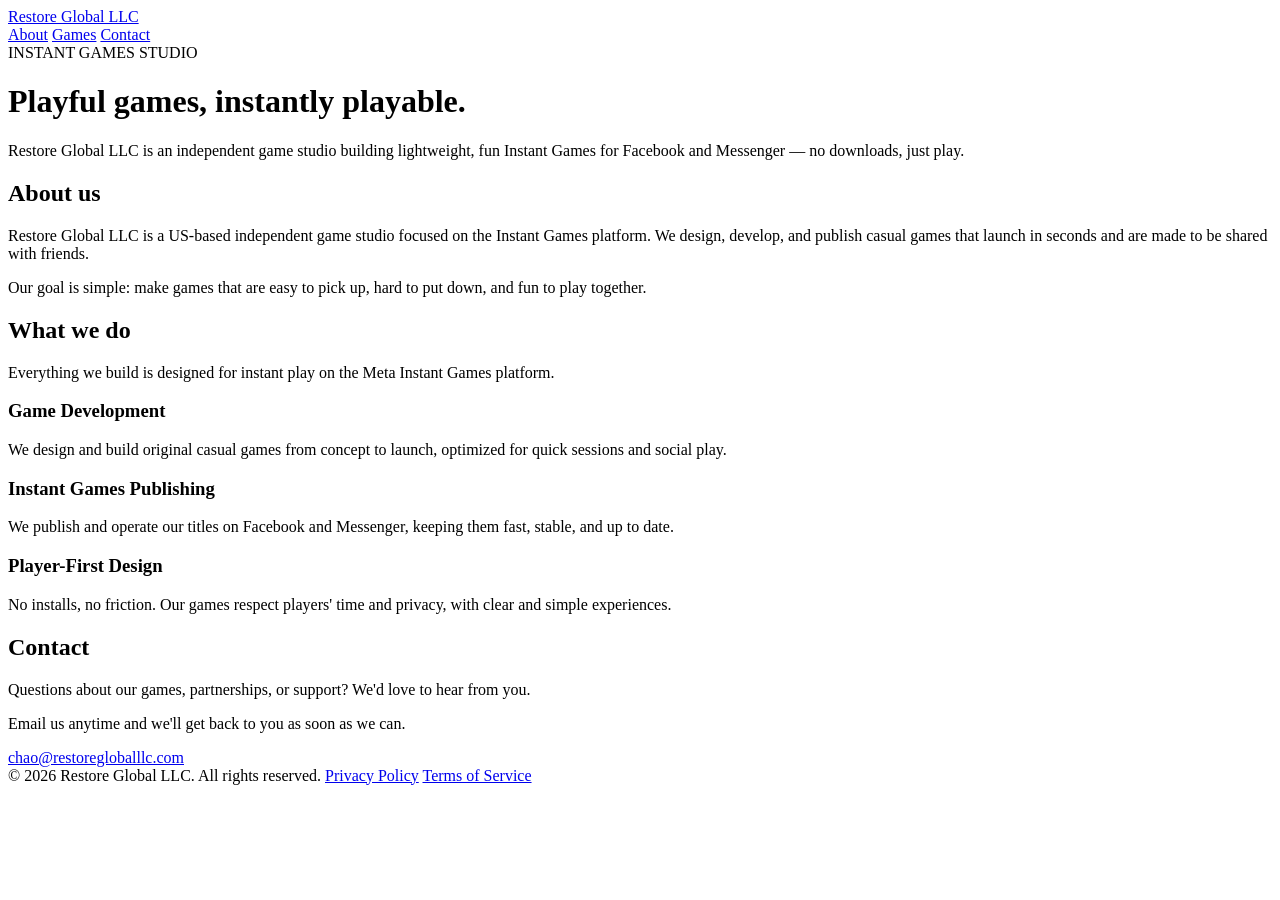
==== index.html @ 61132257 "Company website: home, privacy policy, terms" ====
<!DOCTYPE html>
<html lang="en">
<head>
  <meta charset="UTF-8">
  <meta name="viewport" content="width=device-width, initial-scale=1.0">
  <title>Restore Global LLC — Instant Games Studio</title>
  <meta name="description" content="Restore Global LLC is an independent game studio developing and publishing Instant Games for Facebook and Messenger.">
  <link rel="stylesheet" href="styles.css">
</head>
<body>

  <nav class="nav">
    <div class="wrap">
      <a class="brand" href="index.html">Restore Global LLC</a>
      <div class="nav-links">
        <a href="#about">About</a>
        <a href="#games">Games</a>
        <a href="#contact">Contact</a>
      </div>
    </div>
  </nav>

  <header class="hero">
    <div class="wrap">
      <span class="badge">INSTANT GAMES STUDIO</span>
      <h1>Playful games, instantly playable.</h1>
      <p>Restore Global LLC is an independent game studio building lightweight, fun Instant Games for Facebook and Messenger — no downloads, just play.</p>
    </div>
  </header>

  <section class="section" id="about">
    <div class="wrap">
      <h2>About us</h2>
      <p class="lead">Restore Global LLC is a US-based independent game studio focused on the Instant Games platform. We design, develop, and publish casual games that launch in seconds and are made to be shared with friends.</p>
      <p class="lead">Our goal is simple: make games that are easy to pick up, hard to put down, and fun to play together.</p>
    </div>
  </section>

  <section class="section soft" id="games">
    <div class="wrap">
      <h2>What we do</h2>
      <p class="lead">Everything we build is designed for instant play on the Meta Instant Games platform.</p>
      <div class="cards">
        <div class="card">
          <h3>Game Development</h3>
          <p>We design and build original casual games from concept to launch, optimized for quick sessions and social play.</p>
        </div>
        <div class="card">
          <h3>Instant Games Publishing</h3>
          <p>We publish and operate our titles on Facebook and Messenger, keeping them fast, stable, and up to date.</p>
        </div>
        <div class="card">
          <h3>Player-First Design</h3>
          <p>No installs, no friction. Our games respect players' time and privacy, with clear and simple experiences.</p>
        </div>
      </div>
    </div>
  </section>

  <section class="section" id="contact">
    <div class="wrap">
      <h2>Contact</h2>
      <p class="lead">Questions about our games, partnerships, or support? We'd love to hear from you.</p>
      <div class="contact-box">
        <p>Email us anytime and we'll get back to you as soon as we can.</p>
        <a class="btn" href="mailto:chao@restoregloballlc.com">chao@restoregloballlc.com</a>
      </div>
    </div>
  </section>

  <footer>
    <div class="wrap">
      <span>&copy; 2026 Restore Global LLC. All rights reserved.</span>
      <span>
        <a href="privacy.html">Privacy Policy</a>
        <a href="terms.html">Terms of Service</a>
      </span>
    </div>
  </footer>

</body>
</html>
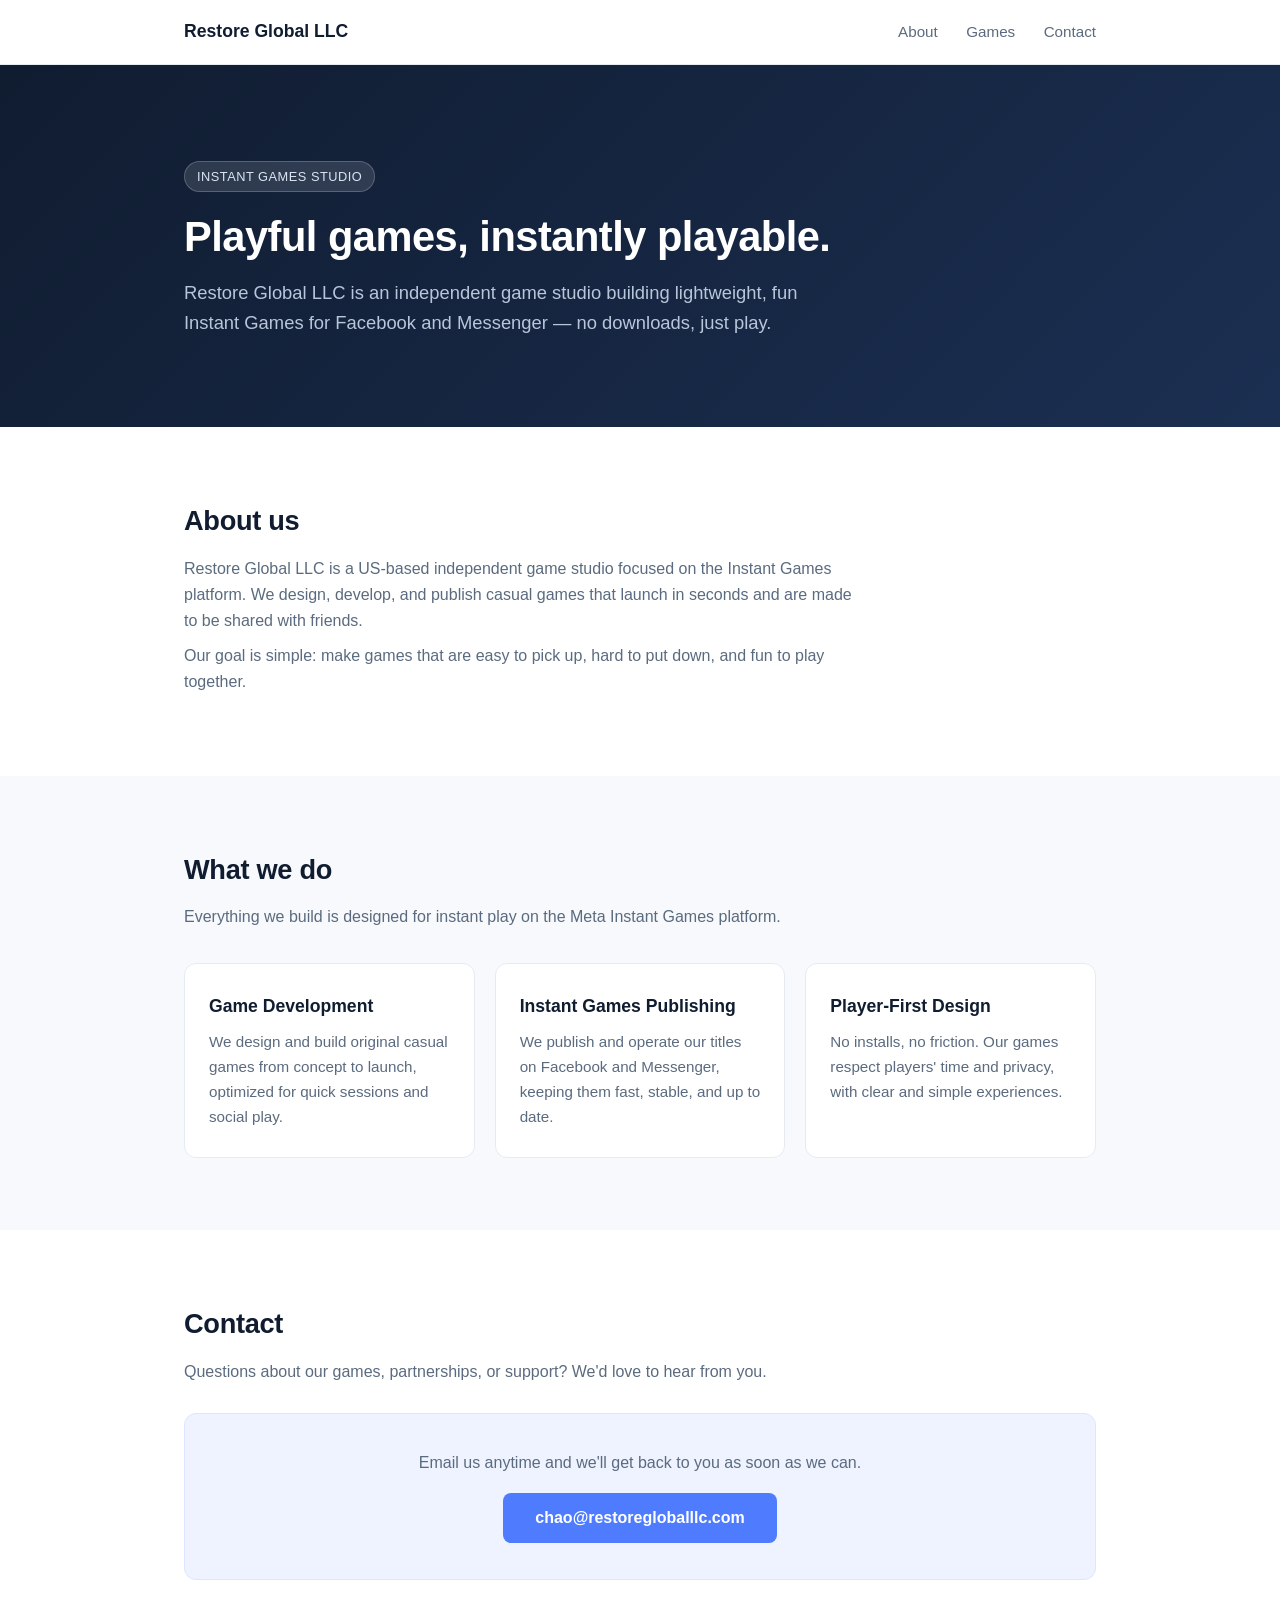
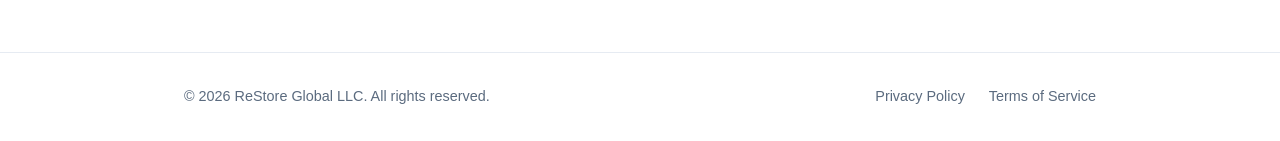
==== commit 800b1529: "Footer: use exact legal entity name ReStore Global LLC" ====
--- a/index.html
+++ b/index.html
@@ -70,7 +70,7 @@
 
   <footer>
     <div class="wrap">
-      <span>&copy; 2026 Restore Global LLC. All rights reserved.</span>
+      <span>&copy; 2026 ReStore Global LLC. All rights reserved.</span>
       <span>
         <a href="privacy.html">Privacy Policy</a>
         <a href="terms.html">Terms of Service</a>
--- a/styles.css
+++ b/styles.css
@@ -0,0 +1,121 @@
+:root {
+  --navy: #101c30;
+  --ink: #1e2a3a;
+  --muted: #5b6b7f;
+  --accent: #4f7cff;
+  --accent-soft: #eef3ff;
+  --line: #e6ebf2;
+  --bg: #ffffff;
+  --bg-soft: #f7f9fc;
+}
+
+* { box-sizing: border-box; margin: 0; padding: 0; }
+
+body {
+  font-family: -apple-system, BlinkMacSystemFont, "Segoe UI", Roboto, Helvetica, Arial, sans-serif;
+  color: var(--ink);
+  background: var(--bg);
+  line-height: 1.65;
+  -webkit-font-smoothing: antialiased;
+}
+
+a { color: var(--accent); text-decoration: none; }
+a:hover { text-decoration: underline; }
+
+.wrap { max-width: 960px; margin: 0 auto; padding: 0 24px; }
+
+/* Nav */
+.nav {
+  border-bottom: 1px solid var(--line);
+  background: #fff;
+  position: sticky;
+  top: 0;
+  z-index: 10;
+}
+.nav .wrap {
+  display: flex;
+  align-items: center;
+  justify-content: space-between;
+  height: 64px;
+}
+.brand { font-weight: 700; font-size: 1.1rem; color: var(--navy); }
+.brand:hover { text-decoration: none; }
+.nav-links a { margin-left: 24px; color: var(--muted); font-size: 0.95rem; }
+.nav-links a:hover { color: var(--navy); text-decoration: none; }
+
+/* Hero */
+.hero {
+  background: linear-gradient(135deg, var(--navy) 0%, #1b2f52 100%);
+  color: #fff;
+  padding: 96px 0 88px;
+}
+.hero h1 { font-size: 2.6rem; line-height: 1.2; letter-spacing: -0.5px; margin-bottom: 16px; }
+.hero p { color: #b9c6da; font-size: 1.15rem; max-width: 620px; }
+.hero .badge {
+  display: inline-block;
+  background: rgba(255,255,255,0.12);
+  border: 1px solid rgba(255,255,255,0.2);
+  color: #dbe4f3;
+  font-size: 0.8rem;
+  padding: 4px 12px;
+  border-radius: 999px;
+  margin-bottom: 20px;
+  letter-spacing: 0.5px;
+}
+
+/* Sections */
+.section { padding: 72px 0; }
+.section.soft { background: var(--bg-soft); }
+.section h2 { font-size: 1.7rem; color: var(--navy); margin-bottom: 12px; letter-spacing: -0.3px; }
+.section .lead { color: var(--muted); max-width: 680px; margin-bottom: 8px; }
+
+.cards { display: grid; grid-template-columns: repeat(auto-fit, minmax(240px, 1fr)); gap: 20px; margin-top: 32px; }
+.card {
+  background: #fff;
+  border: 1px solid var(--line);
+  border-radius: 12px;
+  padding: 28px 24px;
+}
+.card h3 { font-size: 1.1rem; color: var(--navy); margin-bottom: 8px; }
+.card p { color: var(--muted); font-size: 0.95rem; }
+
+.contact-box {
+  background: var(--accent-soft);
+  border: 1px solid #dbe6ff;
+  border-radius: 12px;
+  padding: 36px 32px;
+  margin-top: 28px;
+  text-align: center;
+}
+.contact-box p { color: var(--muted); margin-bottom: 16px; }
+.btn {
+  display: inline-block;
+  background: var(--accent);
+  color: #fff;
+  font-weight: 600;
+  padding: 12px 32px;
+  border-radius: 8px;
+  font-size: 1rem;
+}
+.btn:hover { background: #3d6bf0; color: #fff; text-decoration: none; }
+
+/* Footer */
+footer { border-top: 1px solid var(--line); padding: 32px 0; color: var(--muted); font-size: 0.9rem; }
+footer .wrap { display: flex; justify-content: space-between; flex-wrap: wrap; gap: 12px; }
+footer a { color: var(--muted); margin-left: 20px; }
+footer a:hover { color: var(--navy); }
+
+/* Legal pages */
+.legal { padding: 56px 0 72px; }
+.legal h1 { color: var(--navy); font-size: 2rem; margin-bottom: 8px; }
+.legal .updated { color: var(--muted); font-size: 0.9rem; margin-bottom: 32px; }
+.legal h2 { color: var(--navy); font-size: 1.25rem; margin: 32px 0 8px; }
+.legal p, .legal li { color: var(--ink); margin-bottom: 12px; }
+.legal ul { padding-left: 24px; }
+
+@media (max-width: 640px) {
+  .hero { padding: 64px 0 56px; }
+  .hero h1 { font-size: 2rem; }
+  .nav-links a { margin-left: 16px; }
+  .section { padding: 52px 0; }
+}
